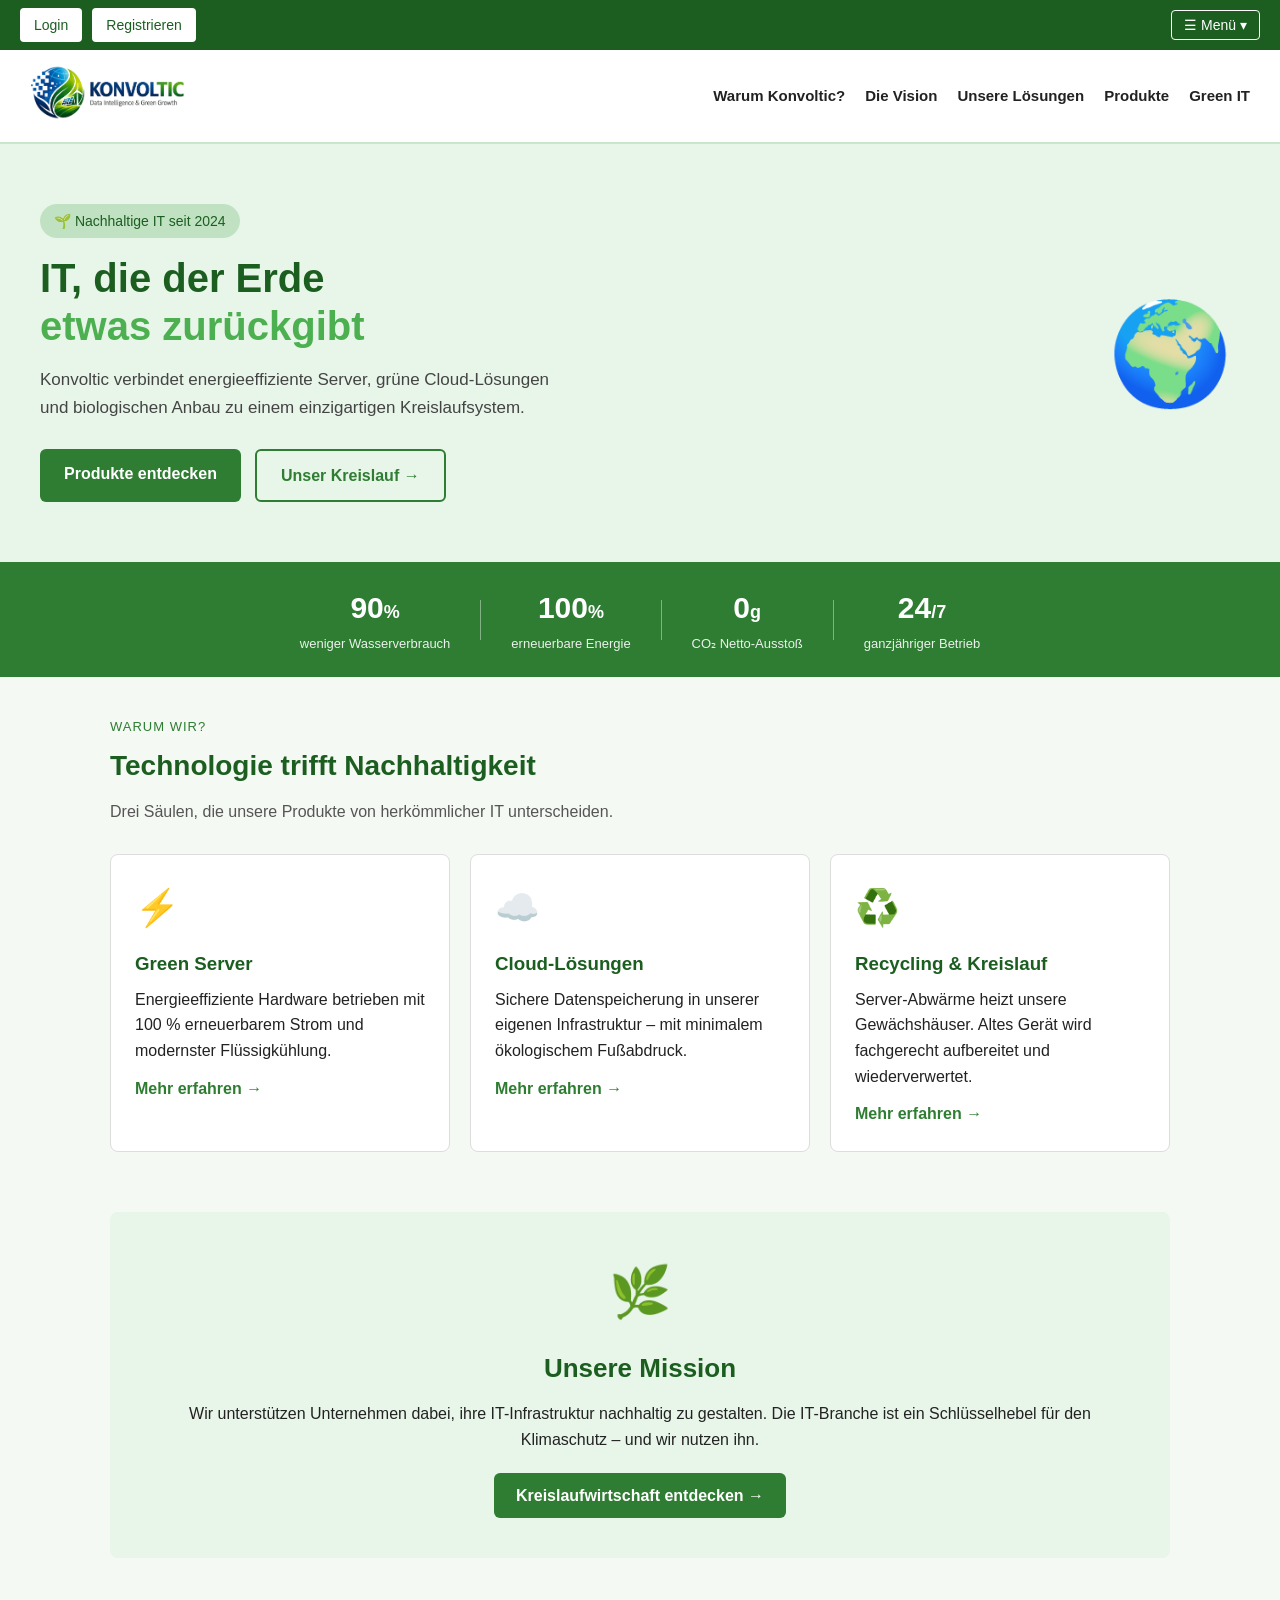
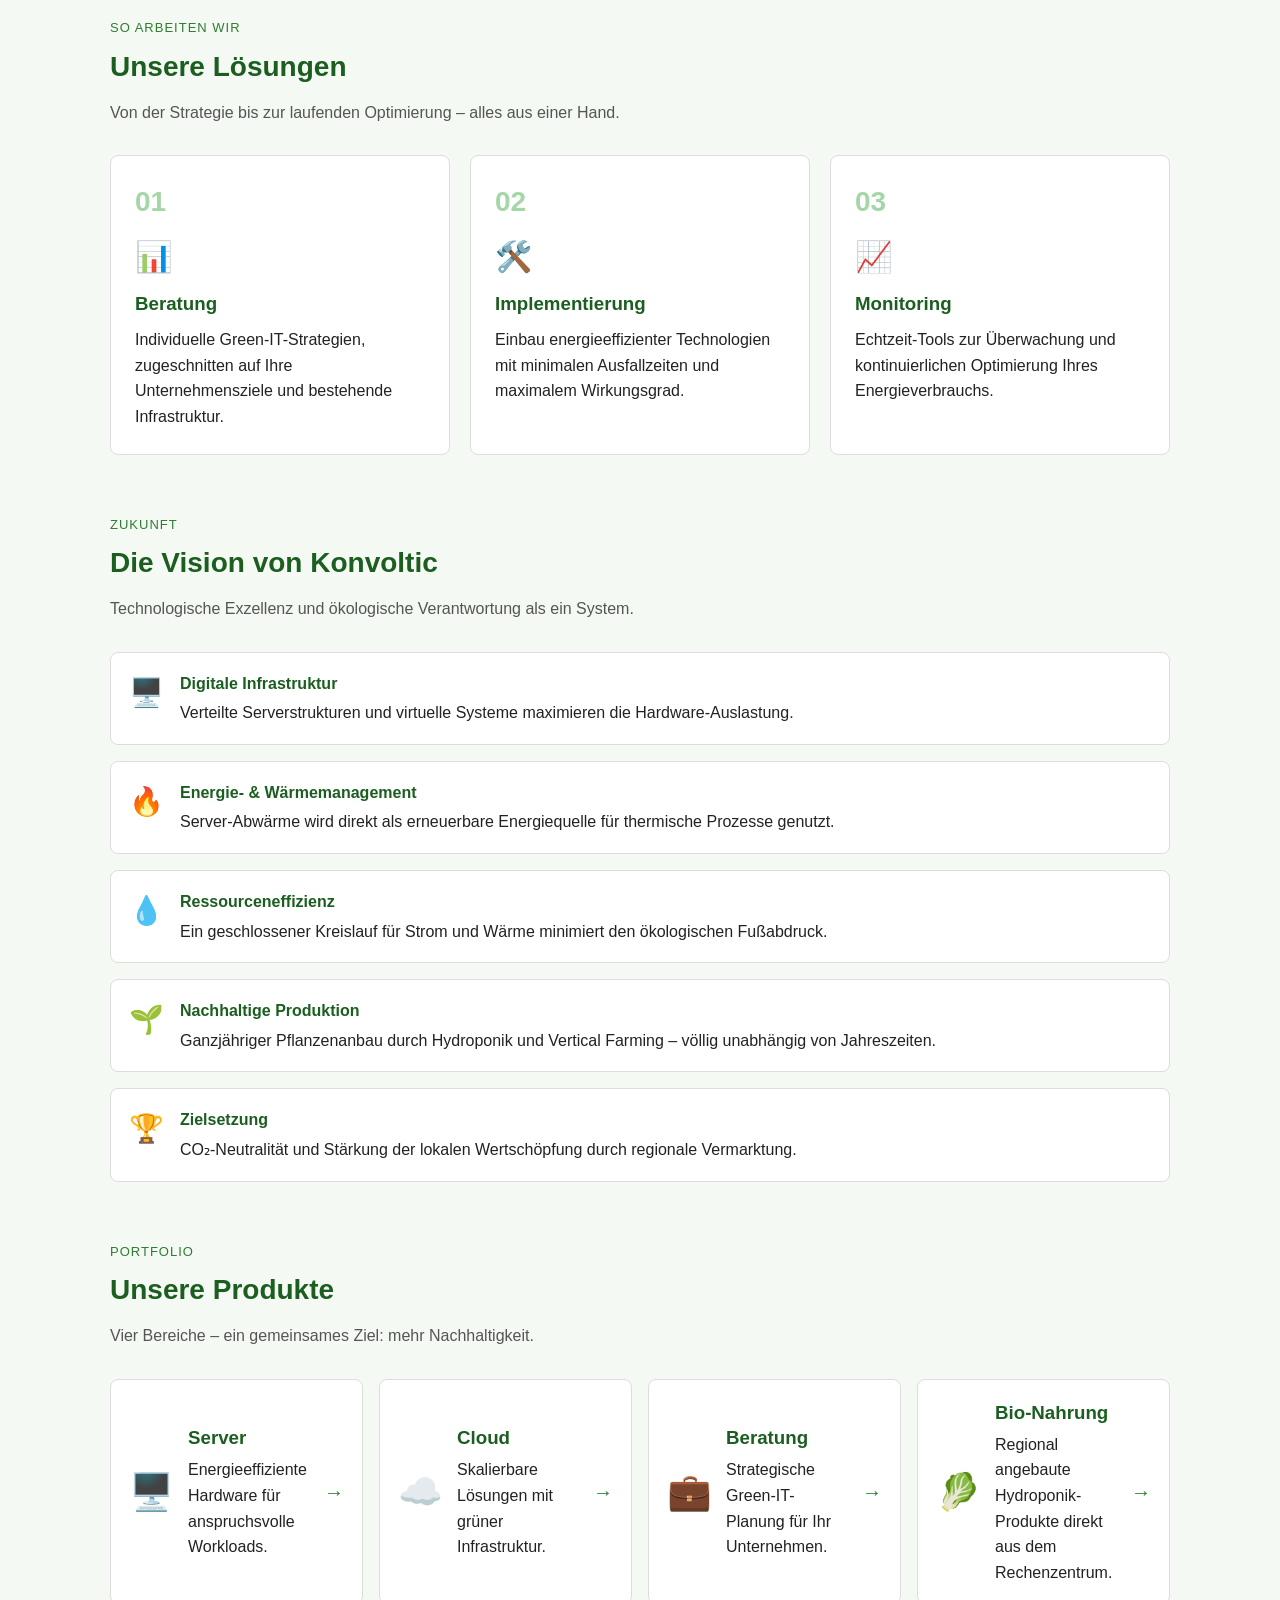
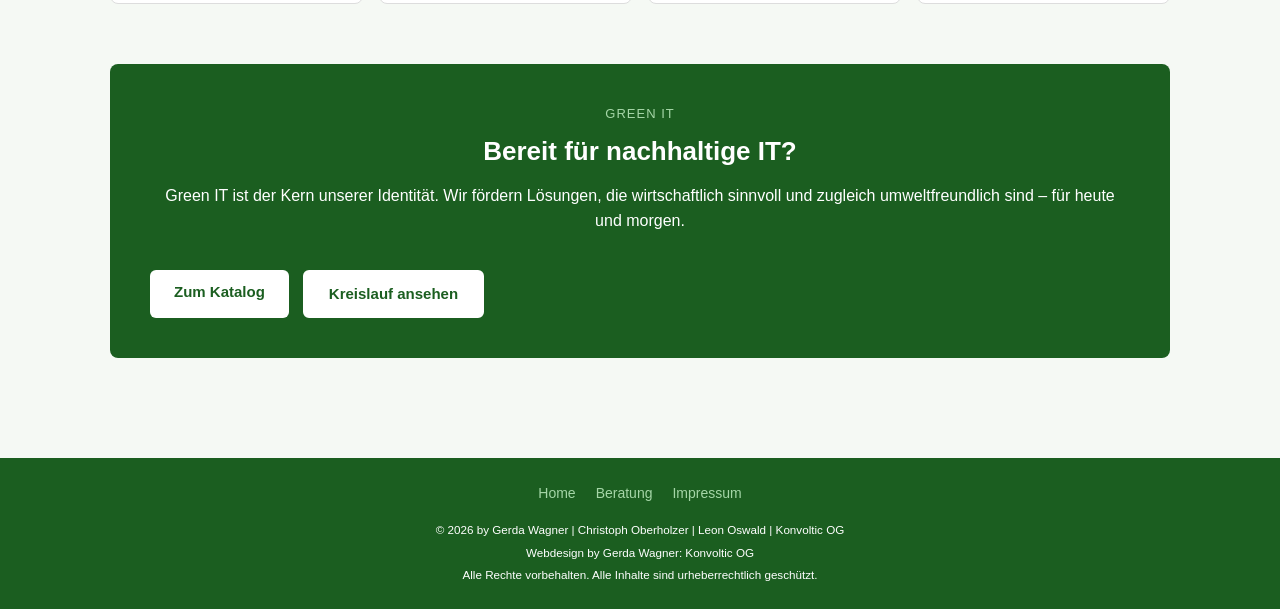
==== Index.html @ fda7aabe "index.html" ====
<!DOCTYPE html>
<html lang="de">

<head>
    <meta charset="utf-8">
    <meta http-equiv="X-UA-Compatible" content="IE=edge">
    <title>Konvoltic OG | Green IT Lösungen</title>
    <meta name="description"
        content="Konvoltic bietet nachhaltige Green IT Lösungen, energieeffiziente Server und Cloud-Systeme.">
    <meta name="viewport" content="width=device-width, initial-scale=1">
    <link rel="stylesheet" href="style.css">
    <link rel="stylesheet" href="website.css">
</head>

<body>

    <nav class="top-bar">
        <div class="auth-buttons" id="auth-buttons">
            <a href="login.html" class="login-btn" id="btn-login">Login</a>
            <a href="registrierung_form.php" class="register-btn" id="btn-register">Registrieren</a>
            <a href="account_form.php" class="home-btn" id="btn-konto" style="display:none">Mein Konto</a>
            <a href="logout.php" class="logout-btn" id="btn-logout" style="display:none">Abmelden</a>
        </div>
        <script>
        fetch('session_status.php').then(r=>r.json()).then(d=>{
            if(d.eingeloggt){
                document.getElementById('btn-login').style.display='none';
                document.getElementById('btn-register').style.display='none';
                document.getElementById('btn-konto').style.display='';
                document.getElementById('btn-logout').style.display='';
            }
        });
        </script>
        <div class="meta-nav">
            <div class="custom-dropdown">
                <button class="dropdown-toggle">
                    <span>☰ Menü</span>
                    <span class="dropdown-arrow">▾</span>
                </button>
                  <ul class="dropdown-menu">
                    <li><a href="Index.html">🏠 Home</a></li>
                    <li><a href="Kreislauf.html">♻️ Kreislauf</a></li>
                    <li><a href="Produkte.html">📦 Produkte</a></li>
                    <li><a href="Loesungen.html">🔧 Lösungen</a></li>
                    <li><a href="Impressum.html">📄 Impressum</a></li>
                    <li><a href="account_form.php">👤 Mein Konto</a></li>
                </ul>
            </div>
        </div>
    </nav>

    <header>
        <div class="logo-container">
            <img src="Images/KonvolticLogobeschnitten.png" alt="Konvoltic Logo" class="logo">
        </div>

        <nav class="main-nav">
            <ul>
                <li><a href="#warum" class="nav-link">Warum Konvoltic?</a></li>
                <li><a href="#visionen" class="nav-link">Die Vision</a></li>
                <li><a href="#loesungen" class="nav-link">Unsere Lösungen</a></li>
                <li><a href="#produkte" class="nav-link">Produkte</a></li>
                <li><a href="#greenit" class="nav-link">Green IT</a></li>
            </ul>
        </nav>
    </header>

    <!-- HERO -->
    <section class="hero">
        <div class="hero-content">
            <div class="hero-badge">🌱 Nachhaltige IT seit 2024</div>
            <h1 class="hero-title">IT, die der Erde<br><span class="hero-accent">etwas zurückgibt</span></h1>
            <p class="hero-sub">Konvoltic verbindet energieeffiziente Server, grüne Cloud-Lösungen und biologischen Anbau zu einem einzigartigen Kreislaufsystem.</p>
            <div class="hero-ctas">
                <a href="Produkte.html" class="hero-btn-primary">Produkte entdecken</a>
                <a href="Kreislauf.html" class="hero-btn-secondary">Unser Kreislauf →</a>
            </div>
        </div>
        <div class="hero-visual">
            <div class="hero-orb">🌍</div>
        </div>
    </section>

    <!-- STATS BAR -->
    <div class="stats-bar">
        <div class="stat-item">
            <span class="stat-number">90<span class="stat-unit">%</span></span>
            <span class="stat-label">weniger Wasserverbrauch</span>
        </div>
        <div class="stat-divider"></div>
        <div class="stat-item">
            <span class="stat-number">100<span class="stat-unit">%</span></span>
            <span class="stat-label">erneuerbare Energie</span>
        </div>
        <div class="stat-divider"></div>
        <div class="stat-item">
            <span class="stat-number">0<span class="stat-unit">g</span></span>
            <span class="stat-label">CO₂ Netto-Ausstoß</span>
        </div>
        <div class="stat-divider"></div>
        <div class="stat-item">
            <span class="stat-number">24<span class="stat-unit">/7</span></span>
            <span class="stat-label">ganzjähriger Betrieb</span>
        </div>
    </div>

    <main class="container">

        <!-- WARUM KONVOLTIC – Feature Cards -->
        <section id="warum" class="home-section">
            <div class="section-label">Warum wir?</div>
            <h2 class="section-title">Technologie trifft Nachhaltigkeit</h2>
            <p class="section-sub">Drei Säulen, die unsere Produkte von herkömmlicher IT unterscheiden.</p>
            <div class="feature-grid">
                <div class="feature-card">
                    <div class="feature-icon">⚡</div>
                    <h3>Green Server</h3>
                    <p>Energieeffiziente Hardware betrieben mit 100 % erneuerbarem Strom und modernster Flüssigkühlung.</p>
                    <a href="Produkte.html" class="feature-link">Mehr erfahren →</a>
                </div>
                <div class="feature-card">
                    <div class="feature-icon">☁️</div>
                    <h3>Cloud-Lösungen</h3>
                    <p>Sichere Datenspeicherung in unserer eigenen Infrastruktur – mit minimalem ökologischem Fußabdruck.</p>
                    <a href="Produkte.html" class="feature-link">Mehr erfahren →</a>
                </div>
                <div class="feature-card">
                    <div class="feature-icon">♻️</div>
                    <h3>Recycling & Kreislauf</h3>
                    <p>Server-Abwärme heizt unsere Gewächshäuser. Altes Gerät wird fachgerecht aufbereitet und wiederverwertet.</p>
                    <a href="Kreislauf.html" class="feature-link">Mehr erfahren →</a>
                </div>
            </div>
        </section>

        <!-- MISSION -->
        <section class="mission-statement">
            <div class="mission-inner">
                <div class="mission-icon-large">🌿</div>
                <h2>Unsere Mission</h2>
                <p>Wir unterstützen Unternehmen dabei, ihre IT-Infrastruktur nachhaltig zu gestalten.
                   Die IT-Branche ist ein Schlüsselhebel für den Klimaschutz – und wir nutzen ihn.</p>
                <a href="Kreislauf.html" class="mission-cta">Kreislaufwirtschaft entdecken →</a>
            </div>
        </section>

        <!-- LÖSUNGEN – Prozess-Schritte -->
        <section id="loesungen" class="home-section">
            <div class="section-label">So arbeiten wir</div>
            <h2 class="section-title">Unsere Lösungen</h2>
            <p class="section-sub">Von der Strategie bis zur laufenden Optimierung – alles aus einer Hand.</p>
            <div class="steps-grid">
                <div class="step-card">
                    <div class="step-number">01</div>
                    <div class="step-icon">📊</div>
                    <h3>Beratung</h3>
                    <p>Individuelle Green-IT-Strategien, zugeschnitten auf Ihre Unternehmensziele und bestehende Infrastruktur.</p>
                </div>
                <div class="step-card">
                    <div class="step-number">02</div>
                    <div class="step-icon">🛠️</div>
                    <h3>Implementierung</h3>
                    <p>Einbau energieeffizienter Technologien mit minimalen Ausfallzeiten und maximalem Wirkungsgrad.</p>
                </div>
                <div class="step-card">
                    <div class="step-number">03</div>
                    <div class="step-icon">📈</div>
                    <h3>Monitoring</h3>
                    <p>Echtzeit-Tools zur Überwachung und kontinuierlichen Optimierung Ihres Energieverbrauchs.</p>
                </div>
            </div>
        </section>

        <!-- VISION -->
        <section id="visionen" class="home-section vision-section">
            <div class="section-label">Zukunft</div>
            <h2 class="section-title">Die Vision von Konvoltic</h2>
            <p class="section-sub">Technologische Exzellenz und ökologische Verantwortung als ein System.</p>
            <div class="vision-grid">
                <div class="vision-item">
                    <span class="vision-dot">🖥️</span>
                    <div>
                        <strong>Digitale Infrastruktur</strong>
                        <p>Verteilte Serverstrukturen und virtuelle Systeme maximieren die Hardware-Auslastung.</p>
                    </div>
                </div>
                <div class="vision-item">
                    <span class="vision-dot">🔥</span>
                    <div>
                        <strong>Energie- & Wärmemanagement</strong>
                        <p>Server-Abwärme wird direkt als erneuerbare Energiequelle für thermische Prozesse genutzt.</p>
                    </div>
                </div>
                <div class="vision-item">
                    <span class="vision-dot">💧</span>
                    <div>
                        <strong>Ressourceneffizienz</strong>
                        <p>Ein geschlossener Kreislauf für Strom und Wärme minimiert den ökologischen Fußabdruck.</p>
                    </div>
                </div>
                <div class="vision-item">
                    <span class="vision-dot">🌱</span>
                    <div>
                        <strong>Nachhaltige Produktion</strong>
                        <p>Ganzjähriger Pflanzenanbau durch Hydroponik und Vertical Farming – völlig unabhängig von Jahreszeiten.</p>
                    </div>
                </div>
                <div class="vision-item">
                    <span class="vision-dot">🏆</span>
                    <div>
                        <strong>Zielsetzung</strong>
                        <p>CO₂-Neutralität und Stärkung der lokalen Wertschöpfung durch regionale Vermarktung.</p>
                    </div>
                </div>
            </div>
        </section>

        <!-- PRODUKTE – Showcase -->
        <section id="produkte" class="home-section">
            <div class="section-label">Portfolio</div>
            <h2 class="section-title">Unsere Produkte</h2>
            <p class="section-sub">Vier Bereiche – ein gemeinsames Ziel: mehr Nachhaltigkeit.</p>
            <div class="showcase-grid">
                <a href="Produkte.html" class="showcase-card">
                    <div class="showcase-emoji">🖥️</div>
                    <div class="showcase-body">
                        <h3>Server</h3>
                        <p>Energieeffiziente Hardware für anspruchsvolle Workloads.</p>
                    </div>
                    <span class="showcase-arrow">→</span>
                </a>
                <a href="Produkte.html" class="showcase-card">
                    <div class="showcase-emoji">☁️</div>
                    <div class="showcase-body">
                        <h3>Cloud</h3>
                        <p>Skalierbare Lösungen mit grüner Infrastruktur.</p>
                    </div>
                    <span class="showcase-arrow">→</span>
                </a>
                <a href="Produkte.html" class="showcase-card">
                    <div class="showcase-emoji">💼</div>
                    <div class="showcase-body">
                        <h3>Beratung</h3>
                        <p>Strategische Green-IT-Planung für Ihr Unternehmen.</p>
                    </div>
                    <span class="showcase-arrow">→</span>
                </a>
                <a href="Produkte.html" class="showcase-card">
                    <div class="showcase-emoji">🥬</div>
                    <div class="showcase-body">
                        <h3>Bio-Nahrung</h3>
                        <p>Regional angebaute Hydroponik-Produkte direkt aus dem Rechenzentrum.</p>
                    </div>
                    <span class="showcase-arrow">→</span>
                </a>
            </div>
        </section>

        <!-- GREEN IT CTA -->
        <section id="greenit" class="greenit-cta">
            <div class="greenit-text">
                <div class="section-label light">Green IT</div>
                <h2>Bereit für nachhaltige IT?</h2>
                <p>Green IT ist der Kern unserer Identität. Wir fördern Lösungen, die wirtschaftlich sinnvoll und zugleich umweltfreundlich sind – für heute und morgen.</p>
            </div>
            <div class="greenit-actions">
                <a href="Produkte.html" class="cta-btn">Zum Katalog</a>
                <a href="Kreislauf.html" class="cta-btn-outline">Kreislauf ansehen</a>
            </div>
        </section>

    </main>


    <footer>
        <div class="footer-content">
         <nav class="footer-nav">
                <a href="index.html">Home</a>
                <a href="Beratung.html">Beratung</a>
                <a href="Impressum.html">Impressum</a>
            </nav>
         <p><small>&copy; 2026 by Gerda Wagner | Christoph Oberholzer | Leon Oswald | Konvoltic OG<br>
            Webdesign by Gerda Wagner: Konvoltic OG<br>
            Alle Rechte vorbehalten. Alle Inhalte sind urheberrechtlich geschützt.</small></p>
        </div>
    </footer>


</body>

</html>
---- style.css ----
/* =============================================
   Konvoltic OG – einfaches Stylesheet
   ============================================= */

/* --- Grundlegende Einstellungen --- */
* {
    box-sizing: border-box;
    margin: 0;
    padding: 0;
}

body {
    font-family: Arial, sans-serif;
    font-size: 16px;
    color: #222;
    background-color: #f5f5f5;
    line-height: 1.6;
}

a {
    color: #2e7d32;
    text-decoration: none;
}

a:hover {
    text-decoration: underline;
}

img {
    max-width: 100%;
}

/* --- Top-Bar (Login / Menue) --- */
.top-bar {
    background-color: #1b5e20;
    color: white;
    display: flex;
    justify-content: space-between;
    align-items: center;
    padding: 8px 20px;
}

.auth-buttons {
    display: flex;
    gap: 10px;
}

.login-btn,
.register-btn,
.home-btn,
.logout-btn {
    background-color: white;
    color: #1b5e20;
    border: none;
    padding: 6px 14px;
    border-radius: 4px;
    cursor: pointer;
    font-size: 14px;
    display: inline-block;
    text-decoration: none;
    font-family: Arial, sans-serif;
}

.login-btn:hover,
.register-btn:hover,
.home-btn:hover {
    background-color: #c8e6c9;
}

.logout-btn {
    background-color: #ffccbc;
    color: #bf360c;
}

.logout-btn:hover {
    background-color: #ff8a65;
    color: white;
}

/* --- Dropdown-Menue --- */
.custom-dropdown {
    position: relative;
}

.dropdown-toggle {
    background: none;
    border: 1px solid white;
    color: white;
    padding: 6px 12px;
    cursor: pointer;
    border-radius: 4px;
    font-size: 14px;
}

.dropdown-menu {
    display: none;
    position: absolute;
    right: 0;
    background-color: #2e7d32;
    list-style: none;
    min-width: 180px;
    border-radius: 4px;
    z-index: 100;
}

.custom-dropdown:hover .dropdown-menu {
    display: block;
}

.dropdown-menu li a {
    display: block;
    padding: 10px 16px;
    color: white;
    font-size: 14px;
}

.dropdown-menu li a:hover {
    background-color: #1b5e20;
    text-decoration: none;
}

/* --- Header --- */
header {
    background-color: #ffffff;
    display: flex;
    justify-content: space-between;
    align-items: center;
    padding: 14px 30px;
    border-bottom: 2px solid #c8e6c9;
}

.logo-container .logo {
    height: 56px;
}

/* --- Hauptnavigation --- */
.main-nav ul {
    list-style: none;
    display: flex;
    gap: 20px;
}

.main-nav ul li a {
    color: #222;
    font-weight: bold;
    font-size: 15px;
}

.main-nav ul li a:hover {
    color: #2e7d32;
    text-decoration: none;
}

/* --- Hero-Bereich --- */
.hero {
    background-color: #e8f5e9;
    display: flex;
    justify-content: space-between;
    align-items: center;
    padding: 60px 40px;
    gap: 30px;
}

.hero-badge {
    display: inline-block;
    background-color: #a5d6a7;
    color: #1b5e20;
    padding: 6px 14px;
    border-radius: 20px;
    font-size: 14px;
    margin-bottom: 16px;
}

.hero-title {
    font-size: 40px;
    color: #1b5e20;
    margin-bottom: 16px;
    line-height: 1.2;
}

.hero-accent {
    color: #4caf50;
}

.hero-sub {
    font-size: 17px;
    color: #444;
    max-width: 520px;
    margin-bottom: 28px;
}

.hero-ctas {
    display: flex;
    gap: 14px;
}

.hero-btn-primary {
    background-color: #2e7d32;
    color: white;
    padding: 12px 24px;
    border-radius: 6px;
    font-size: 16px;
    font-weight: bold;
}

.hero-btn-primary:hover {
    background-color: #1b5e20;
    text-decoration: none;
}

.hero-btn-secondary {
    background-color: transparent;
    color: #2e7d32;
    padding: 12px 24px;
    border-radius: 6px;
    border: 2px solid #2e7d32;
    font-size: 16px;
    font-weight: bold;
}

.hero-btn-secondary:hover {
    background-color: #c8e6c9;
    text-decoration: none;
}

.hero-orb {
    font-size: 100px;
}

/* --- Statistikleiste --- */
.stats-bar {
    background-color: #2e7d32;
    color: white;
    display: flex;
    justify-content: center;
    align-items: center;
    gap: 30px;
    padding: 22px 30px;
    flex-wrap: wrap;
}

.stat-item {
    text-align: center;
}

.stat-number {
    font-size: 30px;
    font-weight: bold;
}

.stat-unit {
    font-size: 18px;
}

.stat-label {
    display: block;
    font-size: 13px;
    opacity: 0.9;
    margin-top: 2px;
}

.stat-divider {
    width: 1px;
    height: 40px;
    background-color: rgba(255, 255, 255, 0.4);
}

/* --- Hauptinhalt --- */
.container {
    max-width: 1100px;
    margin: 0 auto;
    padding: 40px 20px;
}

.section-label {
    text-transform: uppercase;
    font-size: 13px;
    color: #2e7d32;
    letter-spacing: 1px;
    margin-bottom: 6px;
}

.section-title {
    font-size: 28px;
    margin-bottom: 10px;
    color: #1b5e20;
}

.section-sub {
    color: #555;
    margin-bottom: 30px;
}

.home-section {
    margin-bottom: 60px;
}

/* --- Feature-Karten --- */
.feature-grid {
    display: flex;
    gap: 20px;
    flex-wrap: wrap;
}

.feature-card {
    background-color: white;
    border: 1px solid #ddd;
    border-radius: 8px;
    padding: 24px;
    flex: 1;
    min-width: 220px;
}

.feature-icon {
    font-size: 36px;
    margin-bottom: 12px;
}

.feature-card h3 {
    margin-bottom: 8px;
    color: #1b5e20;
}

.feature-link {
    display: inline-block;
    margin-top: 12px;
    color: #2e7d32;
    font-weight: bold;
}

/* --- Mission --- */
.mission-statement {
    background-color: #e8f5e9;
    border-radius: 8px;
    padding: 40px;
    text-align: center;
    margin-bottom: 60px;
}

.mission-icon-large {
    font-size: 50px;
    margin-bottom: 16px;
}

.mission-statement h2 {
    font-size: 26px;
    color: #1b5e20;
    margin-bottom: 12px;
}

.mission-cta {
    display: inline-block;
    margin-top: 20px;
    background-color: #2e7d32;
    color: white;
    padding: 10px 22px;
    border-radius: 6px;
    font-weight: bold;
}

.mission-cta:hover {
    background-color: #1b5e20;
    text-decoration: none;
}

/* --- Schritte-Karten --- */
.steps-grid {
    display: flex;
    gap: 20px;
    flex-wrap: wrap;
}

.step-card {
    background-color: white;
    border: 1px solid #ddd;
    border-radius: 8px;
    padding: 24px;
    flex: 1;
    min-width: 200px;
}

.step-number {
    font-size: 28px;
    font-weight: bold;
    color: #a5d6a7;
}

.step-icon {
    font-size: 30px;
    margin: 8px 0;
}

.step-card h3 {
    color: #1b5e20;
    margin-bottom: 8px;
}

/* --- Vision --- */
.vision-grid {
    display: flex;
    flex-direction: column;
    gap: 16px;
}

.vision-item {
    display: flex;
    align-items: flex-start;
    gap: 16px;
    background-color: white;
    border: 1px solid #ddd;
    border-radius: 8px;
    padding: 18px;
}

.vision-dot {
    font-size: 28px;
}

.vision-item strong {
    display: block;
    color: #1b5e20;
    margin-bottom: 4px;
}

/* --- Showcase-Karten (Produkte) --- */
.showcase-grid {
    display: flex;
    gap: 16px;
    flex-wrap: wrap;
}

.showcase-card {
    display: flex;
    align-items: center;
    gap: 14px;
    background-color: white;
    border: 1px solid #ddd;
    border-radius: 8px;
    padding: 18px;
    flex: 1;
    min-width: 200px;
    color: #222;
}

.showcase-card:hover {
    border-color: #2e7d32;
    text-decoration: none;
}

.showcase-emoji {
    font-size: 36px;
}

.showcase-body h3 {
    color: #1b5e20;
    margin-bottom: 4px;
}

.showcase-arrow {
    margin-left: auto;
    color: #2e7d32;
    font-size: 20px;
}

/* --- Green IT CTA --- */
.greenit-cta {
    background-color: #1b5e20;
    color: white;
    border-radius: 8px;
    padding: 40px;
    margin-bottom: 60px;
    text-align: center;
}

.greenit-cta h2 {
    font-size: 26px;
    margin-bottom: 12px;
}

.greenit-cta a {
    display: inline-block;
    margin-top: 16px;
    background-color: white;
    color: #1b5e20;
    padding: 10px 24px;
    border-radius: 6px;
    font-weight: bold;
}

/* --- Katalog (Produkte.html) --- */
.catalog-hero {
    background-color: #e8f5e9;
    text-align: center;
    padding: 50px 20px;
}

.catalog-hero h1 {
    font-size: 34px;
    color: #1b5e20;
    margin-bottom: 10px;
}

.catalog-hero p {
    color: #555;
    max-width: 640px;
    margin: 0 auto;
}

.category-title {
    font-size: 22px;
    color: #1b5e20;
    margin: 30px 0 16px;
    border-bottom: 2px solid #c8e6c9;
    padding-bottom: 8px;
}

.catalog-grid {
    display: flex;
    gap: 20px;
    flex-wrap: wrap;
    margin-bottom: 40px;
}

.catalog-card {
    background-color: white;
    border: 1px solid #ddd;
    border-radius: 8px;
    padding: 20px;
    flex: 1;
    min-width: 240px;
    display: flex;
    flex-direction: column;
}

.card-image {
    font-size: 48px;
    text-align: center;
    padding: 14px 0;
    position: relative;
}

.card-badge {
    position: absolute;
    top: 8px;
    right: 8px;
    background-color: #4caf50;
    color: white;
    font-size: 12px;
    padding: 3px 8px;
    border-radius: 10px;
}

.card-body {
    flex: 1;
    padding: 8px 0;
}

.card-body h3 {
    color: #1b5e20;
    margin-bottom: 6px;
}

.card-tags {
    display: flex;
    flex-wrap: wrap;
    gap: 6px;
    margin-top: 10px;
}

.tag {
    background-color: #e8f5e9;
    color: #2e7d32;
    font-size: 12px;
    padding: 3px 8px;
    border-radius: 10px;
}

.card-footer {
    display: flex;
    justify-content: space-between;
    align-items: center;
    margin-top: 16px;
    padding-top: 12px;
    border-top: 1px solid #eee;
}

.card-price {
    font-weight: bold;
    color: #1b5e20;
}

.card-price span {
    font-weight: normal;
    font-size: 13px;
    color: #777;
}

.card-btn {
    background-color: #2e7d32;
    color: white;
    padding: 8px 16px;
    border-radius: 4px;
    font-size: 14px;
}

.card-btn:hover {
    background-color: #1b5e20;
    text-decoration: none;
}

/* --- Loesungen-Seite --- */
.loesungen-hero {
    background-color: #e8f5e9;
    display: flex;
    justify-content: space-between;
    align-items: center;
    padding: 50px 40px;
    gap: 30px;
}

.loesungen-badge {
    display: inline-block;
    background-color: #a5d6a7;
    color: #1b5e20;
    padding: 6px 14px;
    border-radius: 20px;
    font-size: 14px;
    margin-bottom: 14px;
}

.loesungen-hero-text h1 {
    font-size: 34px;
    color: #1b5e20;
    margin-bottom: 12px;
}

.loesungen-hero-nav {
    display: flex;
    gap: 12px;
    margin-top: 20px;
    flex-wrap: wrap;
}

.loesungen-hero-nav a {
    background-color: #2e7d32;
    color: white;
    padding: 10px 18px;
    border-radius: 6px;
    font-size: 14px;
}

.loesungen-hero-nav a:hover {
    background-color: #1b5e20;
    text-decoration: none;
}

.loesungen-orb {
    background-color: #c8e6c9;
    border-radius: 50%;
    width: 140px;
    height: 140px;
    display: flex;
    align-items: center;
    justify-content: center;
}

.loesungen-orb-inner {
    font-size: 60px;
}

/* --- Registrierungsformular --- */
.form-page {
    max-width: 700px;
    margin: 40px auto;
    padding: 0 20px 60px;
}

.form-page h1 {
    font-size: 28px;
    color: #1b5e20;
    margin-bottom: 8px;
}

.form-page p.form-intro {
    color: #555;
    margin-bottom: 30px;
}

fieldset {
    border: 2px solid #c8e6c9;
    border-radius: 8px;
    padding: 24px;
    margin-bottom: 24px;
    background-color: white;
}

legend {
    font-weight: bold;
    color: #1b5e20;
    font-size: 17px;
    padding: 0 8px;
}

.form-group {
    display: flex;
    flex-direction: column;
    margin-bottom: 16px;
}

.form-group label {
    font-size: 14px;
    color: #333;
    margin-bottom: 5px;
    font-weight: bold;
}

.form-group input,
.form-group select {
    padding: 10px 12px;
    border: 1px solid #bbb;
    border-radius: 5px;
    font-size: 15px;
    background-color: #fafafa;
}

.form-group input:focus,
.form-group select:focus {
    border-color: #2e7d32;
    outline: none;
    background-color: #f1f8e9;
}

.radio-group {
    display: flex;
    gap: 20px;
    margin-top: 4px;
}

.radio-group label {
    font-weight: normal;
    display: flex;
    align-items: center;
    gap: 6px;
    cursor: pointer;
}

.form-buttons {
    display: flex;
    gap: 14px;
    margin-top: 10px;
    flex-wrap: wrap;
}

.btn-submit {
    background-color: #2e7d32;
    color: white;
    border: none;
    padding: 12px 28px;
    border-radius: 6px;
    font-size: 16px;
    cursor: pointer;
}

.btn-submit:hover {
    background-color: #1b5e20;
}

.btn-reset {
    background-color: #eee;
    color: #444;
    border: 1px solid #ccc;
    padding: 12px 28px;
    border-radius: 6px;
    font-size: 16px;
    cursor: pointer;
}

.btn-reset:hover {
    background-color: #ddd;
}

/* --- Footer --- */
footer {
    background-color: #1b5e20;
    color: white;
    text-align: center;
    padding: 24px 20px;
    font-size: 14px;
}

footer a {
    color: #a5d6a7;
}

footer a:hover {
    color: white;
}

.footer-content {
    max-width: 900px;
    margin: 0 auto;
}

.footer-nav {
    display: flex;
    justify-content: center;
    gap: 20px;
    margin-bottom: 14px;
    flex-wrap: wrap;
}

.footer-nav a {
    color: #a5d6a7;
    font-size: 14px;
}

.footer-nav a:hover {
    color: white;
    text-decoration: none;
}

/* --- Kreislauf-Seite --- */
.kreislauf-hero {
    background-color: #e8f5e9;
    display: flex;
    justify-content: space-between;
    align-items: center;
    padding: 50px 40px;
    gap: 30px;
    flex-wrap: wrap;
}

.kreislauf-hero-badge {
    display: inline-block;
    background-color: #a5d6a7;
    color: #1b5e20;
    padding: 6px 14px;
    border-radius: 20px;
    font-size: 14px;
    margin-bottom: 14px;
}

.kreislauf-hero-text h1 {
    font-size: 34px;
    color: #1b5e20;
    margin-bottom: 12px;
    line-height: 1.2;
}

.kreislauf-hero-text h1 span {
    color: #4caf50;
}

.kreislauf-hero-text p {
    color: #444;
    max-width: 520px;
    margin-bottom: 20px;
}

.kreislauf-hero-nav {
    display: flex;
    gap: 10px;
    flex-wrap: wrap;
}

.kreislauf-hero-nav a {
    background-color: #2e7d32;
    color: white;
    padding: 10px 16px;
    border-radius: 6px;
    font-size: 14px;
}

.kreislauf-hero-nav a:hover {
    background-color: #1b5e20;
    text-decoration: none;
}

.cycle-orb {
    background-color: #c8e6c9;
    border-radius: 50%;
    width: 140px;
    height: 140px;
    display: flex;
    align-items: center;
    justify-content: center;
}

.cycle-orb-inner {
    font-size: 60px;
}

.cycle-flow {
    background-color: #f1f8e9;
    padding: 28px 20px;
    text-align: center;
    border-top: 2px solid #c8e6c9;
    border-bottom: 2px solid #c8e6c9;
}

.cycle-flow-title {
    font-size: 15px;
    font-weight: bold;
    color: #2e7d32;
    margin-bottom: 16px;
    text-transform: uppercase;
    letter-spacing: 1px;
}

.cycle-steps {
    display: flex;
    justify-content: center;
    align-items: center;
    flex-wrap: wrap;
    gap: 10px;
}

.cycle-step {
    display: flex;
    flex-direction: column;
    align-items: center;
    gap: 6px;
}

.cycle-step-icon {
    font-size: 28px;
    background-color: white;
    border: 2px solid #c8e6c9;
    border-radius: 50%;
    width: 54px;
    height: 54px;
    display: flex;
    align-items: center;
    justify-content: center;
}

.cycle-step-label {
    font-size: 12px;
    color: #444;
    max-width: 70px;
    text-align: center;
    line-height: 1.3;
}

.cycle-arrow {
    font-size: 22px;
    color: #4caf50;
    font-weight: bold;
}

.kreislauf-intro {
    display: flex;
    align-items: flex-start;
    gap: 20px;
    background-color: #f9fbe7;
    border-left: 5px solid #4caf50;
    border-radius: 6px;
    padding: 24px;
    margin-bottom: 40px;
}

.kreislauf-intro-icon {
    font-size: 40px;
    flex-shrink: 0;
}

.kreislauf-intro h2 {
    color: #1b5e20;
    margin-bottom: 8px;
    font-size: 22px;
}

.kreislauf-section {
    margin-bottom: 36px;
}

.kreislauf-card {
    display: flex;
    border: 1px solid #ddd;
    border-radius: 10px;
    overflow: hidden;
    background-color: white;
    min-height: 200px;
}

.kreislauf-card.reverse {
    flex-direction: row-reverse;
}

.kreislauf-card-body {
    flex: 1;
    padding: 28px;
}

.kreislauf-card-eyebrow {
    display: flex;
    align-items: center;
    gap: 12px;
    margin-bottom: 10px;
}

.kreislauf-card-number {
    font-size: 13px;
    color: #888;
    font-weight: bold;
}

.kreislauf-card-icon-pill {
    font-size: 20px;
    background-color: #e8f5e9;
    border-radius: 20px;
    padding: 4px 12px;
}

.kreislauf-card-body h2 {
    font-size: 22px;
    color: #1b5e20;
    margin-bottom: 10px;
}

.kreislauf-card-body p {
    color: #444;
    line-height: 1.6;
    margin-bottom: 14px;
}

.kreislauf-tag {
    display: inline-block;
    background-color: #e8f5e9;
    color: #2e7d32;
    padding: 5px 12px;
    border-radius: 20px;
    font-size: 13px;
    font-weight: bold;
}

.kreislauf-card-image {
    width: 220px;
    flex-shrink: 0;
    background-size: cover;
    background-position: center;
    background-color: #c8e6c9;
}

.kreislauf-cta {
    background-color: #1b5e20;
    color: white;
    border-radius: 10px;
    padding: 40px;
    text-align: center;
    margin-top: 40px;
}

.kreislauf-cta h2 {
    font-size: 26px;
    margin-bottom: 10px;
}

.kreislauf-cta p {
    margin-bottom: 24px;
    opacity: 0.9;
}

.kreislauf-cta-btns {
    display: flex;
    justify-content: center;
    gap: 14px;
    flex-wrap: wrap;
}

.cta-btn {
    background-color: white;
    color: #1b5e20;
    padding: 12px 24px;
    border-radius: 6px;
    font-weight: bold;
    font-size: 15px;
}

.cta-btn:hover {
    background-color: #c8e6c9;
    text-decoration: none;
}

.cta-btn-outline {
    background-color: transparent;
    color: white;
    border: 2px solid white;
    padding: 12px 24px;
    border-radius: 6px;
    font-weight: bold;
    font-size: 15px;
}

.cta-btn-outline:hover {
    background-color: rgba(255,255,255,0.1);
    text-decoration: none;
}
---- website.css ----
/* nur für die startseite - hier wird's bunt */
/* → nur verwendet in: Index.html */

/* hintergrundbild, bleibt fixiert beim scrollen */
/* → Index.html – <body> */

body {
    background-image: url('Images/Gemini_Generated_Image_63ugcn63ugcn63ug.png');
    background-size: cover;
    background-position: center;
    background-repeat: no-repeat;
    background-attachment: fixed;
    background-blend-mode: color-burn;
    background-color: rgba(238, 244, 236, 0.573);
}

/* der große imagebereich ganz oben */
/* → Index.html – <section class="hero"> */
.hero {
    background-color: #e8f5e9;

    display: flex;
    justify-content: space-between;
    align-items: center;
    padding: 60px 40px;
    gap: 30px;
    flex-wrap: wrap;
}

/* → Index.html – <div class="hero-badge"> in .hero */
.hero-badge {
    display: inline-block;
    background-color: #a5d6a792;
    
    color: #1b5e20;
    padding: 6px 14px;
    border-radius: 20px;
    font-size: 14px;
    margin-bottom: 16px;
}

/* → Index.html – <h1 class="hero-title"> und <span class="hero-accent"> in .hero */
.hero-title {
    color: #1b5e20;
    margin-bottom: 16px;
    line-height: 1.2;
}

.hero-accent {
    color: #4caf50;
}

.hero-sub {
    font-size: 17px;
    color: #444;
    max-width: 520px;
    margin-bottom: 28px;
}

/* → Index.html – <div class="hero-ctas"> mit .hero-btn-primary und .hero-btn-secondary */
.hero-ctas {
    flex-wrap: wrap;
}

.hero-btn-primary {
    background-color: #2e7d32;
    color: white;
    padding: 12px 24px;
    border-radius: 6px;
    font-size: 16px;
    font-weight: bold;
    display: inline-block;
}

.hero-btn-primary:hover {
    background-color: #1b5e20;
    text-decoration: none;
}

.hero-btn-secondary {
    background-color: transparent;
    color: #2e7d32;
    padding: 12px 24px;
    border-radius: 6px;
    border: 2px solid #2e7d32;
    font-size: 16px;
    font-weight: bold;
    display: inline-block;
}

.hero-btn-secondary:hover {
    background-color: #c8e6c9;
    text-decoration: none;
}

/* → Index.html – <div class="hero-orb"> in .hero-visual (das 🌍 Emoji) */
.hero-orb {
     border-radius: 50%;
    width: 140px;
    height: 140px;
    display: flex;
    align-items: center;
    justify-content: center;
}

/* die kleinen abschnitte auf der startseite, muss man scrollen */
/* → Index.html – <section class="home-section" id="warum|loesungen|visionen|produkte"> */
.home-section {
    margin-bottom: 60px;
}

/* die drei karten warum wir so toll sind */
/* → Index.html – <div class="feature-grid"> in <section id="warum"> */
.feature-grid {
    display: flex;
    gap: 20px;
    flex-wrap: wrap;
}

.feature-card {
    background-color: white;
    border: 1px solid #ddd;
    border-radius: 8px;
    padding: 24px;
    flex: 1;
    min-width: 220px;
}

.feature-icon {
    font-size: 36px;
    margin-bottom: 12px;
}

.feature-card h3 {
    margin-bottom: 8px;
    color: #1b5e20;
}

.feature-link {
    display: inline-block;
    margin-top: 12px;
    color: #2e7d32;
    font-weight: bold;
}

/* der grüne kasten mit der großen mission, klingt wichtig */
/* → Index.html – <section class="mission-statement"> */
.mission-statement {
    background-color: #e8f5e9;
    border-radius: 8px;
    padding: 40px;
    text-align: center;
    margin-bottom: 60px;
}

.mission-icon-large {
    font-size: 50px;
    margin-bottom: 16px;
}

.mission-statement h2 {
    font-size: 26px;
    color: #1b5e20;
    margin-bottom: 12px;
}

.mission-cta {
    display: inline-block;
    margin-top: 20px;
    background-color: #2e7d32;
    color: white;
    padding: 10px 22px;
    border-radius: 6px;
    font-weight: bold;
}

.mission-cta:hover {
    background-color: #1b5e20;
    text-decoration: none;
}

/* die schritte wie wir arbeiten - schritt 1 2 3 fertig */
/* → Index.html – <div class="steps-grid"> in <section id="loesungen"> */
.steps-grid {
    display: flex;
    gap: 20px;
    flex-wrap: wrap;
}

.step-card {
    background-color: white;
    border: 1px solid #ddd;
    border-radius: 8px;
    padding: 24px;
    flex: 1;
    min-width: 200px;
}

.step-number {
    font-size: 28px;
    font-weight: bold;
    color: #a5d6a7;
}

.step-icon {
    font-size: 30px;
    margin: 8px 0;
}

.step-card h3 {
    color: #1b5e20;
    margin-bottom: 8px;
}

/* visionen als liste - klingt groß, ist aber nur text */
/* → Index.html – <div class="vision-grid"> in <section id="visionen"> */
.vision-grid {
    display: flex;
    flex-direction: column;
    gap: 16px;
}

.vision-item {
    display: flex;
    align-items: flex-start;
    gap: 16px;
    background-color: white;
    border: 1px solid #ddd;
    border-radius: 8px;
    padding: 18px;
}

.vision-dot {
    font-size: 28px;
}

.vision-item strong {
    display: block;
    color: #1b5e20;
    margin-bottom: 4px;
}

/* vorschau der produkte als kläckbare karten */
/* → Index.html – <div class="showcase-grid"> in <section id="produkte"> */
.showcase-grid {
    display: flex;
    gap: 16px;
    flex-wrap: wrap;
}

.showcase-card {
    display: flex;
    align-items: center;
    gap: 14px;
    background-color: white;
    border: 1px solid #ddd;
    border-radius: 8px;
    padding: 18px;
    flex: 1;
    min-width: 200px;
    color: #222;
}

.showcase-card:hover {
    border-color: #2e7d32;
    text-decoration: none;
}

.showcase-emoji {
    font-size: 36px;
}

.showcase-body h3 {
    color: #1b5e20;
    margin-bottom: 4px;
}

.showcase-arrow {
    margin-left: auto;
    color: #2e7d32;
    font-size: 20px;
}

/* letzter bereich vor dem footer - grüner kasten mit button */
/* → Index.html – <section id="greenit" class="greenit-cta"> */
.greenit-cta {
    background-color: #1b5e20;
    color: white;
    border-radius: 8px;
    padding: 40px;
    margin-bottom: 60px;
    display: flex;
    justify-content: space-between;
    align-items: center;
    gap: 20px;
    flex-wrap: wrap;
}

.greenit-text h2 {
    font-size: 26px;
    margin-bottom: 10px;
}

.greenit-text .section-label {
    color: #a5d6a7;
}

.greenit-actions {
    display: flex;
    gap: 14px;
    flex-wrap: wrap;
}
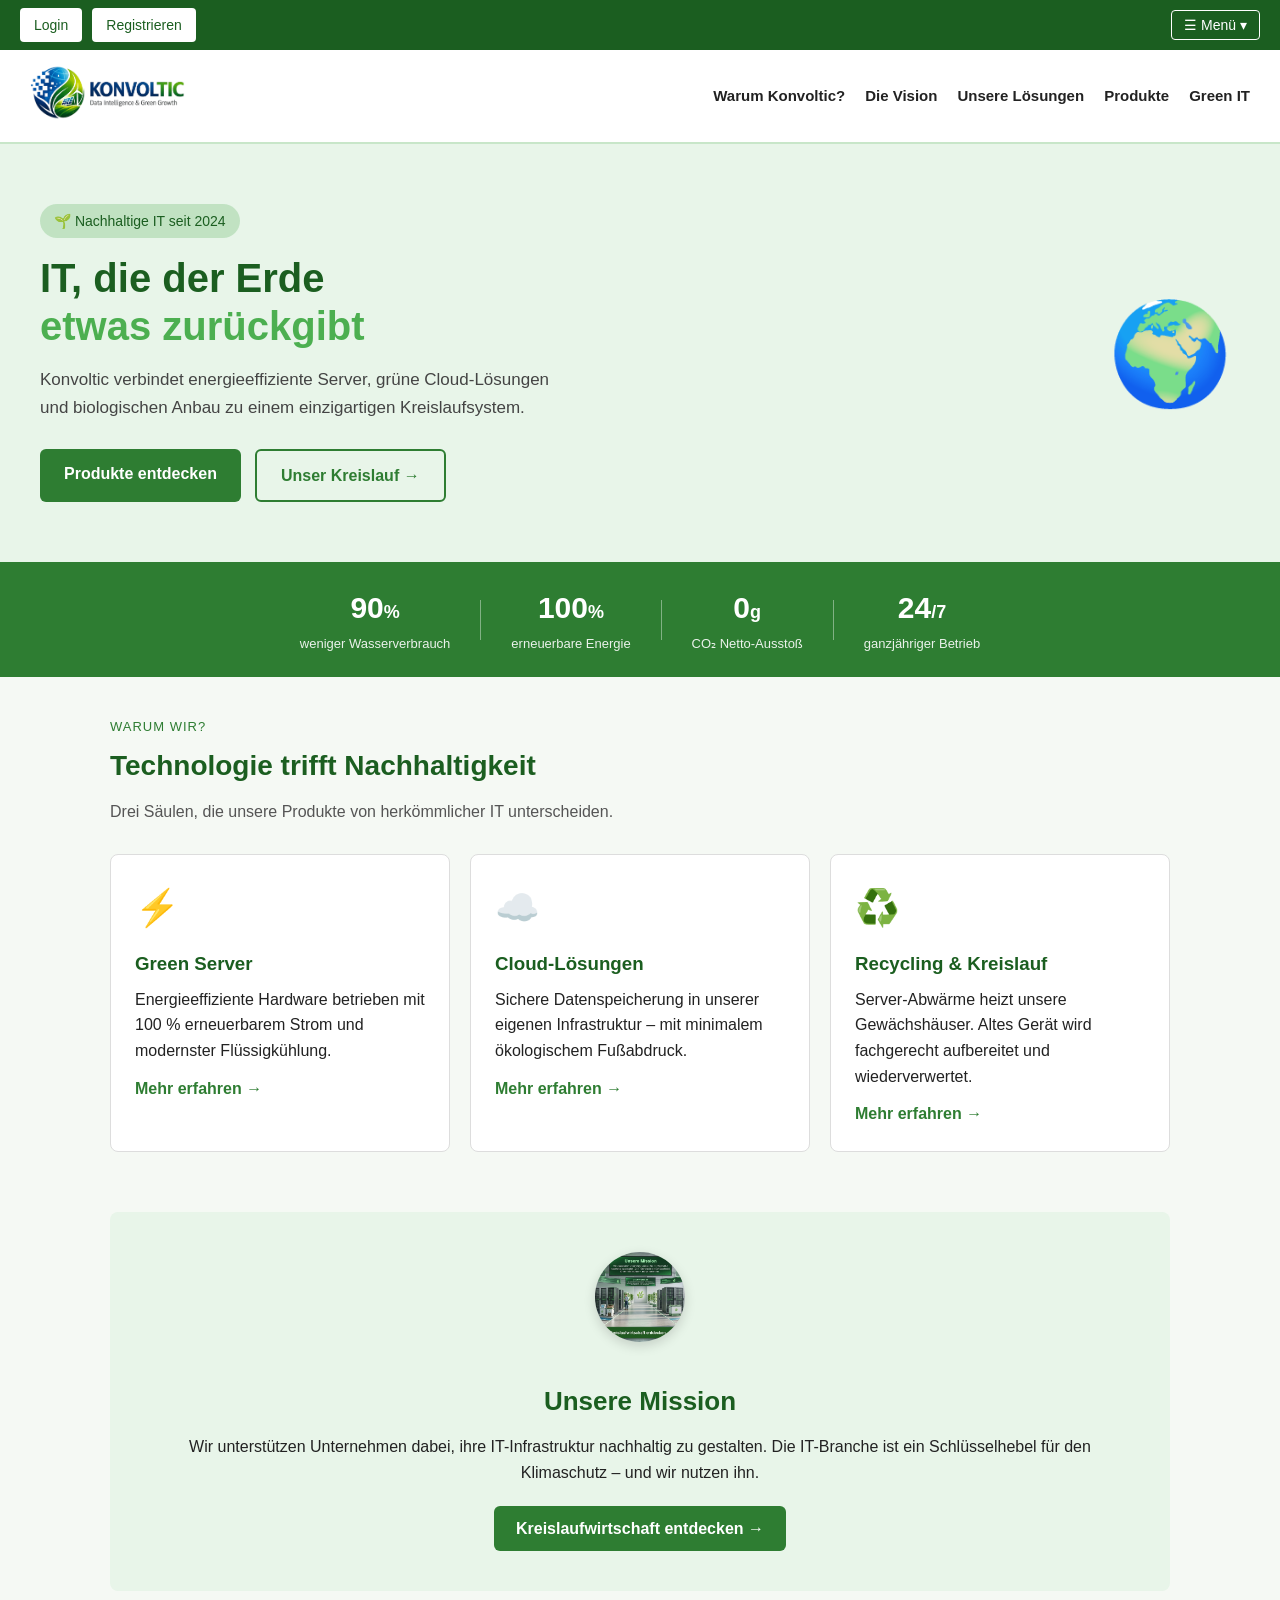
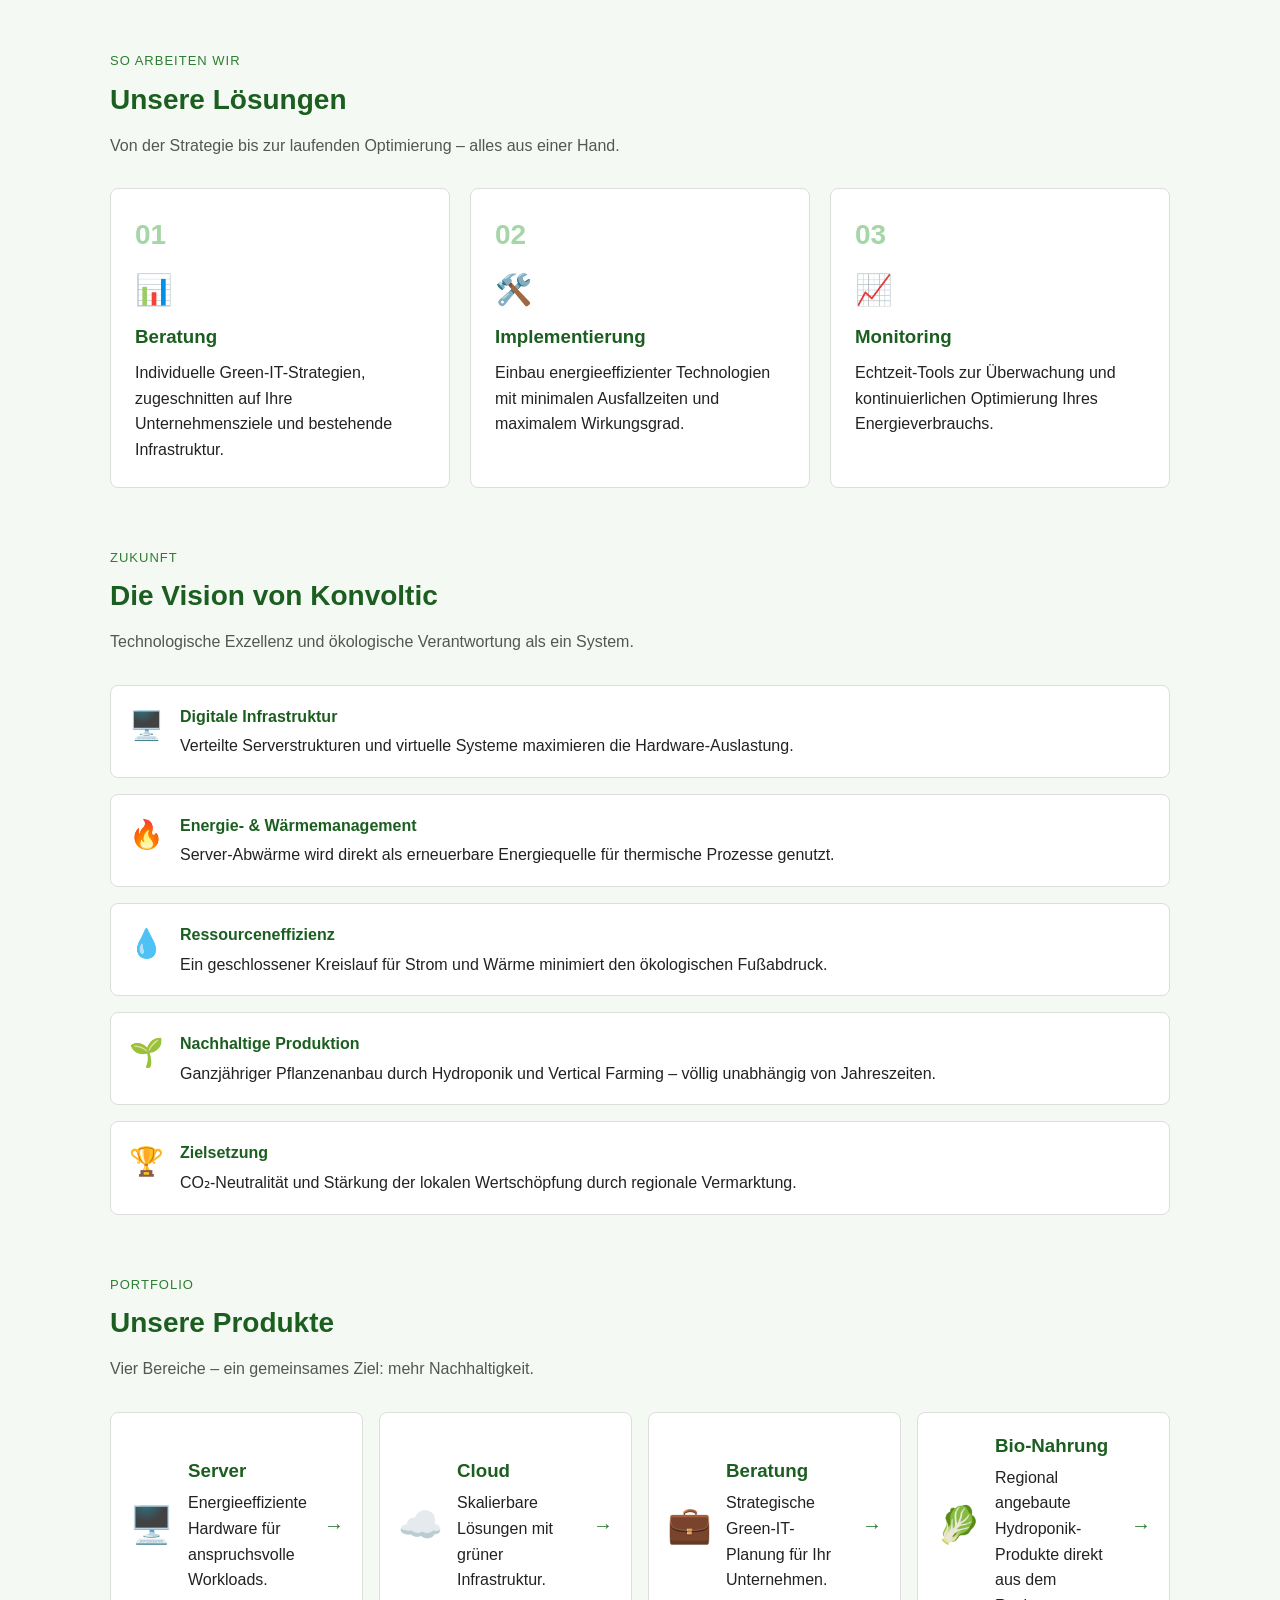
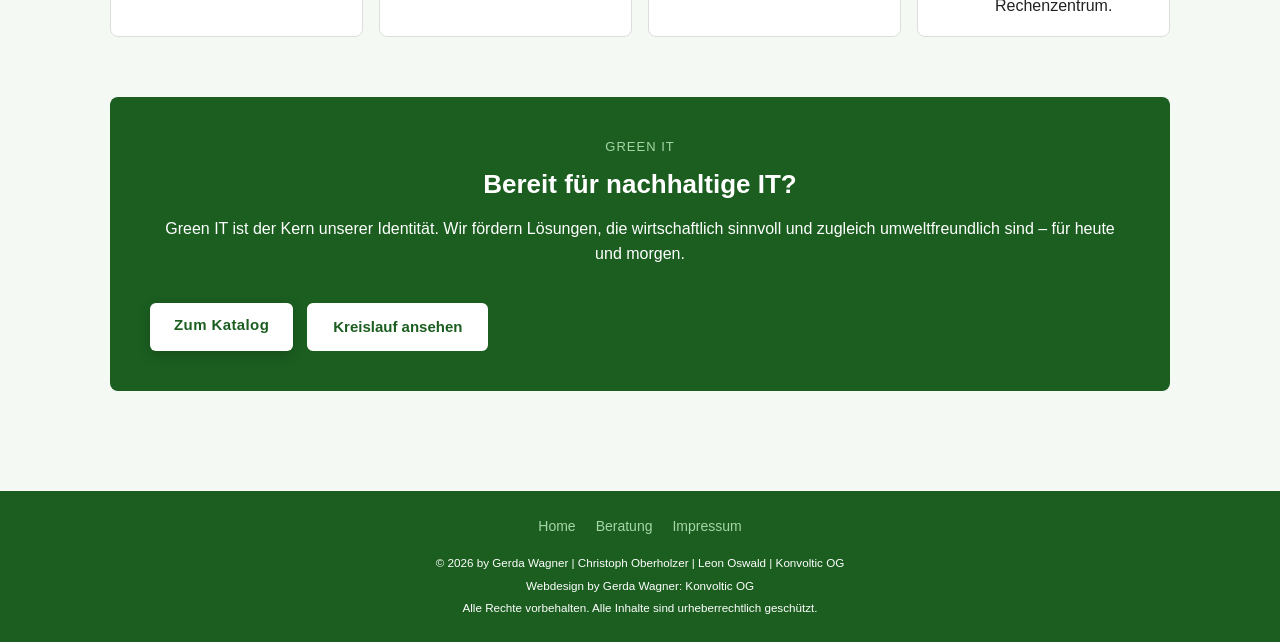
==== commit 20825de0: "passt" ====
--- a/Index.html
+++ b/Index.html
@@ -42,6 +42,7 @@
                     <li><a href="Kreislauf.html">♻️ Kreislauf</a></li>
                     <li><a href="Produkte.html">📦 Produkte</a></li>
                     <li><a href="Loesungen.html">🔧 Lösungen</a></li>
+                    <li><a href="Beratung.html">📅 Beratung</a></li>
                     <li><a href="Impressum.html">📄 Impressum</a></li>
                     <li><a href="account_form.php">👤 Mein Konto</a></li>
                 </ul>
@@ -136,7 +137,7 @@
         <!-- MISSION -->
         <section class="mission-statement">
             <div class="mission-inner">
-                <div class="mission-icon-large">🌿</div>
+                <div class="mission-icon-large"><img src="Images/Unsere Mission.png" alt="Unsere Mission" style="width:90px;height:90px;object-fit:cover;border-radius:50%;box-shadow:0 4px 12px rgba(0,0,0,0.15);"></div>
                 <h2>Unsere Mission</h2>
                 <p>Wir unterstützen Unternehmen dabei, ihre IT-Infrastruktur nachhaltig zu gestalten.
                    Die IT-Branche ist ein Schlüsselhebel für den Klimaschutz – und wir nutzen ihn.</p>
--- a/style.css
+++ b/style.css
@@ -1071,15 +1071,21 @@
 .cta-btn {
     background-color: white;
     color: #1b5e20;
-    padding: 12px 24px;
-    border-radius: 6px;
-    font-weight: bold;
+    padding: 13px 30px;
+    border-radius: 30px;
+    font-weight: 700;
     font-size: 15px;
+    letter-spacing: 0.4px;
+    box-shadow: 0 4px 14px rgba(0, 0, 0, 0.18);
+    display: inline-block;
+    transition: background-color 0.2s ease, transform 0.2s ease, box-shadow 0.2s ease;
 }
 
 .cta-btn:hover {
-    background-color: #c8e6c9;
-    text-decoration: none;
+    background-color: #e8f5e9;
+    text-decoration: none;
+    transform: translateY(-2px);
+    box-shadow: 0 8px 22px rgba(0, 0, 0, 0.22);
 }
 
 .cta-btn-outline {
